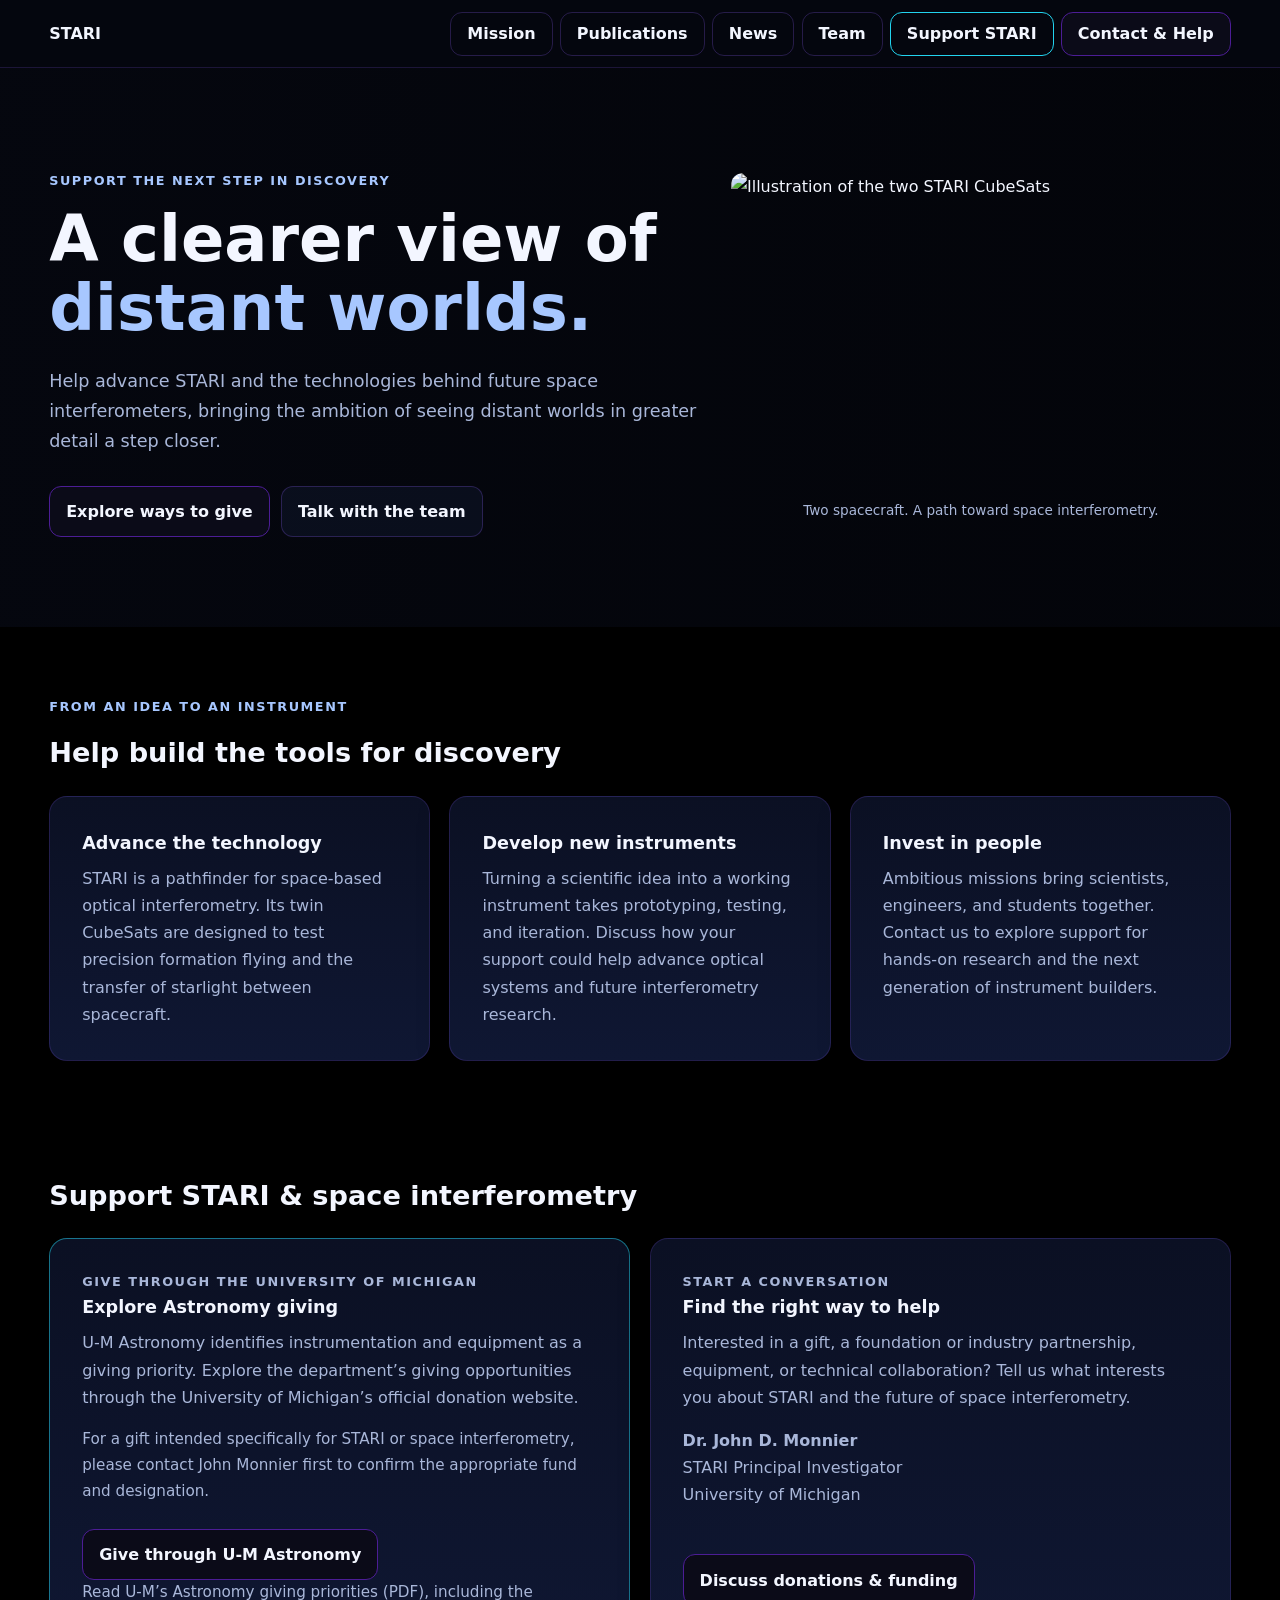
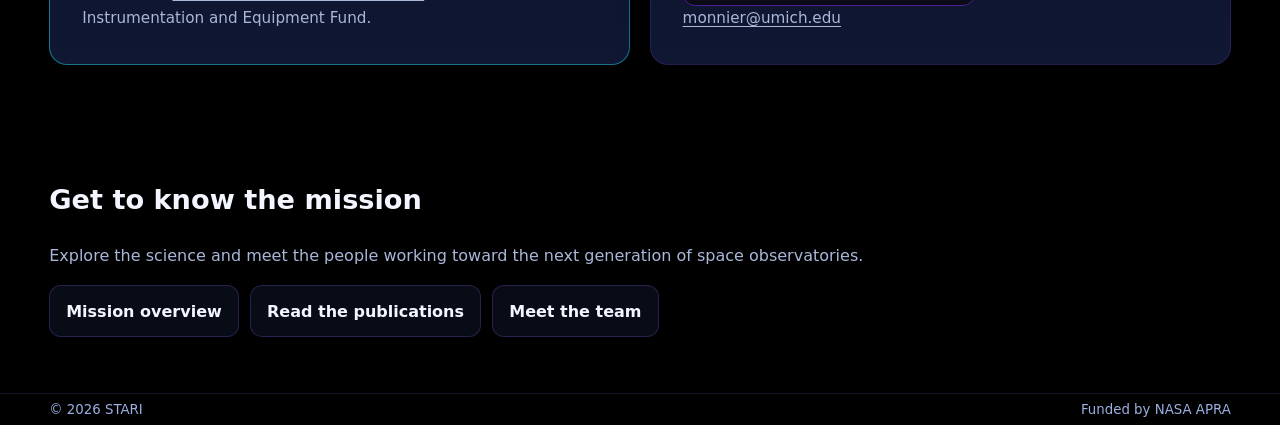
==== support.html @ 8da1d042 "Add Cloudflare Web Analytics to STARI pages" ====
<!DOCTYPE html>
<html lang="en">
<head>
  <meta charset="utf-8">
  <meta name="viewport" content="width=device-width, initial-scale=1">
  <title>Support STARI &amp; Space Interferometry</title>
  <meta name="description" content="Help advance STARI and the future of space interferometry. Explore University of Michigan Astronomy giving opportunities or discuss support with the mission team.">
  <link rel="stylesheet" href="CSS/main.css">
</head>
<body>
  <a class="skip-link" href="#main-content">Skip to content</a>
  <header>
    <div class="container nav">
      <div class="logo"><a href="index.html"><strong>STARI</strong></a></div>
      <nav class="links" aria-label="Main navigation">
        <a class="btn ghost" href="index.html#missions">Mission</a>
        <a class="btn ghost" href="index.html#culture">Publications</a>
        <a class="btn ghost" href="index.html#membership">News</a>
        <a class="btn ghost" href="team.html">Team</a>
        <a class="btn ghost" href="support.html" aria-current="page">Support STARI</a>
        <a class="btn primary" href="index.html#news">Contact &amp; Help</a>
      </nav>
    </div>
  </header>
  <main id="main-content" class="support-page">
    <section class="support-intro" aria-labelledby="support-title">
      <div class="container">
        <div>
          <p class="eyebrow">Support the next step in discovery</p>
          <h1 id="support-title">A clearer view of <span>distant worlds.</span></h1>
          <p class="sub">Help advance STARI and the technologies behind future space interferometers, bringing the ambition of seeing distant worlds in greater detail a step closer.</p>
          <div class="cta">
            <a class="btn primary" href="#ways-to-give">Explore ways to give</a>
            <a class="btn" href="index.html?reason=funding#news">Talk with the team</a>
          </div>
        </div>
        <figure>
          <img width="1961" height="1277" src="images/STARI_Mission_Orientation.png" alt="Illustration of the two STARI CubeSats" decoding="async">
          <figcaption>Two spacecraft. A path toward space interferometry.</figcaption>
        </figure>
      </div>
    </section>
    <section aria-labelledby="why-support">
      <div class="container">
        <p class="eyebrow">From an idea to an instrument</p>
        <h2 id="why-support" class="section-title">Help build the tools for discovery</h2>
        <div class="grid grid-3">
          <article class="card">
            <h3>Advance the technology</h3>
            <p>STARI is a pathfinder for space-based optical interferometry. Its twin CubeSats are designed to test precision formation flying and the transfer of starlight between spacecraft.</p>
          </article>
          <article class="card">
            <h3>Develop new instruments</h3>
            <p>Turning a scientific idea into a working instrument takes prototyping, testing, and iteration. Discuss how your support could help advance optical systems and future interferometry research.</p>
          </article>
          <article class="card">
            <h3>Invest in people</h3>
            <p>Ambitious missions bring scientists, engineers, and students together. Contact us to explore support for hands-on research and the next generation of instrument builders.</p>
          </article>
        </div>
      </div>
    </section>
    <section id="ways-to-give" aria-labelledby="giving-title">
      <div class="container">
        <h2 id="giving-title" class="section-title">Support STARI &amp; space interferometry</h2>
        <div class="grid grid-2">
          <article class="card giving-card">
            <p class="eyebrow">Give through the University of Michigan</p>
            <h3>Explore Astronomy giving</h3>
            <p>U-M Astronomy identifies instrumentation and equipment as a giving priority. Explore the department’s giving opportunities through the University of Michigan’s official donation website.</p>
            <p class="giving-note">For a gift intended specifically for STARI or space interferometry, please contact John Monnier first to confirm the appropriate fund and designation.</p>
            <div class="actions">
              <a class="btn primary" href="https://giving.umich.edu/um/make-a-gift?keyword=astronomy">Give through U-M Astronomy</a>
            </div>
            <p class="giving-note">Read U-M’s <a href="https://lsa.umich.edu/content/dam/lsa-site-assets/documents/supportlsa-docs/unit-priorities/astronomy.pdf">Astronomy giving priorities (PDF)</a>, including the Instrumentation and Equipment Fund.</p>
          </article>
          <article class="card">
            <p class="eyebrow">Start a conversation</p>
            <h3>Find the right way to help</h3>
            <p>Interested in a gift, a foundation or industry partnership, equipment, or technical collaboration? Tell us what interests you about STARI and the future of space interferometry.</p>
            <p><strong>Dr. John D. Monnier</strong><br>STARI Principal Investigator<br>University of Michigan</p>
            <div class="actions">
              <a class="btn primary" href="index.html?reason=funding#news">Discuss donations &amp; funding</a>
            </div>
            <p class="giving-note"><a href="mailto:monnier@umich.edu">monnier@umich.edu</a></p>
          </article>
        </div>
      </div>
    </section>
    <section aria-labelledby="learn-more-title">
      <div class="container">
        <h2 id="learn-more-title" class="section-title">Get to know the mission</h2>
        <p class="sub">Explore the science and meet the people working toward the next generation of space observatories.</p>
        <div class="cta">
          <a class="btn" href="index.html#missions">Mission overview</a>
          <a class="btn" href="index.html#culture">Read the publications</a>
          <a class="btn" href="team.html">Meet the team</a>
        </div>
      </div>
    </section>
  </main>
  <footer>
    <div class="container support-footer">
      <small>© <span id="y">2026</span> STARI</small>
      <small>Funded by NASA APRA</small>
    </div>
  </footer>
  <script>document.getElementById('y').textContent = new Date().getFullYear();</script>
<!-- Cloudflare Web Analytics -->
<script type="module" src="https://static.cloudflareinsights.com/beacon.min.js" data-cf-beacon='{"token": "8c72e1dc635545829c312624ab579df3"}'></script>
<!-- End Cloudflare Web Analytics -->
</body>
</html>
---- CSS/main.css ----
:root{
      --bg-0:#05070f; --bg-1:#0a0f1e; --bg-2:#0e1530;
      --card:#0b1023; --card-2:#0f1733;
      --text:#f3f6ff; --muted:#a9b7d9;
       --brand:  #22d3ee;  /* main accent (same as your accent) */
  --brand-2:#A7C7FF;  /* lighter cyan for text */
      --ring:#7c3aed; --radius:18px; --container:1220px;
      --shadow:0 8px 30px rgba(0,0,0,.45);
    }
    *,*::before,*::after{box-sizing:border-box}
    html, body {
  height: 100%;
}

body{
  margin:0;
  font-family:ui-sans-serif,system-ui,-apple-system,Segoe UI,Roboto,Arial;
  color:var(--text);

  /* ⭐ global starfield background */
  background:
    #000
    url('../images/Starfield.png') 50% 0 / 800px 800px repeat fixed;
    /* repeat = tiled, fixed = subtle parallax */

  overflow-x:hidden;
}

    a{color:inherit;text-decoration:none}
    img{display:block;max-width:100%;height:auto;border-radius:12px}
    .container{max-width:var(--container);margin:0 auto;padding:0 1.2rem}

    /* Header */
    header{position:fixed;inset:0 0 auto 0;height:68px;z-index:70;display:flex;align-items:center;backdrop-filter:blur(10px);background:linear-gradient(180deg,rgba(5,7,15,.72),rgba(5,7,15,.15));border-bottom:1px solid rgba(139,92,246,.18)}
    .nav{display:flex;align-items:center;justify-content:space-between}
    .links{display:flex;gap:1rem;align-items:center}
    .logo{display:flex;align-items:center;gap:.6rem}
    .logo-badge{width:28px;height:28px;border-radius:50%;background:radial-gradient(circle at 30% 30%,var(--brand-2),var(--brand));box-shadow:0 0 0 3px rgba(139,92,246,.2)}
    .btn{display:inline-flex;align-items:center;justify-content:center;gap:.5rem;padding:.7rem 1rem;border-radius:12px;border:1px solid rgba(139,92,246,.25);background:rgba(15,23,42,.55);color:var(--text);font-weight:650}
    .btn.primary{background:linear-gradient(180deg,#0b0b18,#0b0b18);border-color:#4c1d95}
    .btn.ghost{background:transparent}
    .btn:hover{filter:brightness(1.07)}

    /* HERO PARALLAX STAGE */
.stage{
  position: relative;
  height: 92svh;
  perspective: 1200px;
  overflow: visible;
  z-index: 10;          /* NEW */
}


  /* hero layers: extend above and sideways, but NOT below */
.layer{
  position:absolute;
  top:0;
  right:0;
  bottom:0;
  left:0;
  will-change:transform;
}
/* star textures: same idea */
.stars,
.stars-2,
.stars-3{
  position:absolute;
  top:0;
  right:0;
  bottom:0;
  left:0;
  background-size:600px 600px;
  background-repeat:repeat;
}
    
.nebula {
  position:absolute;
  inset:-10% -10% -10% -10%;                 /* bleed outside in all directions */
  background:url('../images/headerbg_earth.jpg')
             center bottom / cover no-repeat;/* fill & stick horizon to bottom */
  filter:brightness(1.08) saturate(1.15);
  opacity:.9;
}

    /* HERO COPY */
    .hero{position:relative;z-index:10;padding-top:calc(68px + 6vh)}
.hero-img {
  object-position: top center;  /* <– focus on stars */
 
}
    .hero-inner{display:grid;gap:1rem;padding:18vh 0 10vh;max-width:900px}
    .eyebrow{color:var(--brand-2);font-weight:800;letter-spacing:.12em;text-transform:uppercase}
    E{margin:.2rem 0;font-size:clamp(1rem,3.2vw,3.6rem);line-height:1.05}
    .sub{color:var(--muted)}
    .pill{display:inline-flex;align-items:center;gap:.5rem;padding:.55rem .9rem;border-radius:999px;border:1px solid rgba(167,139,250,.3);background:rgba(124,58,237,.08);color:var(--brand-2);font-weight:700}
    .cta{display:flex;gap:.7rem;flex-wrap:wrap}

    /* Sections */
    section{position:relative;padding:5rem 0}
    .section-title{margin:0 0 1.2rem;font-size:1.7rem}
    .grid{display:grid;gap:1.2rem}
    @media (min-width: 900px){.grid-2{grid-template-columns:repeat(2,1fr)}.grid-3{grid-template-columns:repeat(3,1fr)}.grid-4{grid-template-columns:repeat(4,1fr)}.grid-6{grid-template-columns:repeat(6,1fr)}.grid-7{grid-template-columns:repeat(7,1fr)}
}

    .card{background:linear-gradient(180deg,var(--card),var(--card-2));border:1px solid rgba(139,92,246,.18);border-radius:var(--radius);padding:1rem;box-shadow:var(--shadow)}
    .card .meta{display:flex;align-items:center;justify-content:space-between;color:var(--muted);font-size:.9rem}
    .card h3{margin:.6rem 0 .4rem;font-size:1.1rem}
    .card p{margin:0;color:var(--muted)}
  
    .card img{aspect-ratio:16/9;object-fit:cover;width:100%}

    /* Parallax background inside sections */
.parallax-section,
#culture,
#support,
#news {
  background: transparent !important;
}
    .parallax-section{overflow:hidden}
    .parallax-bg{
  position:absolute;
  top:0;
  right:0;
  bottom:0;
  left:0;
  pointer-events:none;
  z-index:0;
}
    .parallax-bg .dots{position:absolute;inset:0;background:radial-gradient(1px 1px at 10% 20%,#fff6,transparent 25%),radial-gradient(1px 1px at 70% 40%,#9ec5ff88,transparent 25%),radial-gradient(1px 1px at 40% 80%,#bfa3ff77,transparent 25%);opacity:.15}
   .parallax-bg .glow{
  position:absolute;
  left:60%;
  top:-10%;
  width:60vw;
  height:60vw;
  background:none;      /* no purple gradient */
  filter:none;
  display:none;         /* completely hidden */
}

    .parallax-bg [data-depth]{position:absolute;inset:0;will-change:transform}

    footer{padding:3rem 0;color:#9ab0e2;border-top:1px solid rgba(139,92,246,.18)}
    :focus-visible{outline:3px solid var(--ring);outline-offset:2px}

    @media (prefers-reduced-motion: reduce){
      .layer,[data-depth]{transform:none!important}
      .stage{perspective:none}
    }
#support .logo-grid img,
#support .grid img {
  display: block;
  max-width: 100%;
  height: auto;
  object-fit: contain;
  margin: 0 auto;
  max-height: clamp(100px, 18vw, 200px); /* larger base and scales smoothly */
}

/* Slightly smaller on small screens */
@media (max-width: 768px) {
  #support .logo-grid img {
    max-height: clamp(80px, 20vw, 150px);
  }
}

@media (max-width: 420px) {
  #support .logo-grid img {
    max-height: 120px;
  }
}
/* Contact form */
.contact-card form {
  display: grid;
  gap: 0.85rem;
  margin-top: 0.75rem;
}

.field-group {
  display: flex;
  flex-direction: column;
  gap: 0.25rem;
  font-size: 0.95rem;
}

.field-group label {
  color: var(--muted);
  font-weight: 500;
}

.field-group input,
.field-group textarea,
.field-group select {
  border-radius: 10px;
  border: 1px solid rgba(139,92,246,.35);
  background: rgba(15,23,42,.8);
  padding: 0.6rem 0.75rem;
  color: var(--text);
  font: inherit;
}

.field-inline {
  display: grid;
  gap: 0.75rem;
}

@media (min-width: 700px) {
  .field-inline {
    grid-template-columns: repeat(2, minmax(0, 1fr));
  }
}

.field-group textarea {
  min-height: 140px;
  resize: vertical;
}

.contact-meta {
  font-size: 0.9rem;
  color: var(--muted);
  margin-top: 0.35rem;
}
/* News slider */
.news-slider-wrapper {
  margin-top: 1.5rem;
}

.news-slider {
  display: flex;
  gap: 1.25rem;
  overflow-x: auto;
  scroll-snap-type: x mandatory;
  scroll-behavior: smooth;
  padding-bottom: 0.5rem;
  -webkit-overflow-scrolling: touch;
}

.news-slider::-webkit-scrollbar {
  display: none;
}

.news-slide {
  flex: 0 0 100%;
  scroll-snap-align: center;
}

@media (min-width: 800px) {
  .news-slide {
    flex: 0 0 60%;
  }
}

.news-nav {
  display: flex;
  justify-content: center;
  gap: 0.75rem;
  margin-top: 0.75rem;
}

.news-dot {
  width: 9px;
  height: 9px;
  border-radius: 999px;
  border: none;
  background: rgba(148,163,184,.7);
  cursor: pointer;
}

.news-dot.active {
  width: 18px;
  background: rgba(129,140,248,1);
}
.news-slide {
  flex: 0 0 100%;
  scroll-snap-align: start;
}

/* 2 cards visible on small tablets */
@media (min-width: 640px) {
  .news-slide {
    flex: 0 0 50%;
  }
}

/* 3 cards visible on desktop */
@media (min-width: 1024px) {
  .news-slide {
    flex: 0 0 calc(33.333% - 1rem);
  }
}
/* Override card image style just for team logos */
.team-logos .card {
  display: flex;
  align-items: center;
  justify-content: center;
  padding: 0.75rem;
  overflow: hidden;  
}

.team-logos .card img {
  aspect-ratio: 1 / 1;
  max-width: 100%;
  max-height: 120px;
  width: auto;
  height: auto;
  object-fit: contain;
  border-radius: 18px;
}
/* Slightly enlarge NASA so it visually matches the others */
.team-logo-nasa img {
  transform: scale(1.15);
}
/* Satellite over hero background */



@keyframes sat-float {
  from { transform: translate3d(0, 10px, 40px); }
  to   { transform: translate3d(0, -14px, 40px); }
}

@keyframes sat-tilt {
  from { transform: rotateZ(-4deg); }
  to   { transform: rotateZ(4deg); }
}

/* Satellite over hero background */
/* Satellite over hero background, still parallaxed as a layer */

/* Satellites: high z-index so they pass OVER sections */
.sat{
  position: absolute;
  inset: 0;
  display: flex;
  align-items: center;
  justify-content: center;
  pointer-events: none;
  z-index: 50;          /* was 20 – bump way up */
}


.sat-orbit {
  transform-origin: 50% 50%;
  --orbit-shift: 8vw;   /* adjust this until it looks centered */
  margin-left: var(--orbit-shift);
 transform: translateY(10vh)   /* move the pair down over the Earth */
    translateX(-4vw)   /* nudge slightly left/right */
    rotate(-26deg);    /* angle so sats are left & right on a line */
}

.sat-img {
  width: min(1400px, 120vw);  /* was min(1300px, 100vw) */
  height: auto;
  filter: drop-shadow(0 18px 40px rgba(0,0,0,.7));
} 	


.stars,
.stars-2,
.stars-3 {
  opacity: 0.0;  /* or 0.1 if you want just a tiny boost */
}

/* Center hero text between the two satellites */
.hero {
  position: relative;
  z-index: 30; /* above satellites */
  display: flex;
  align-items: center;
  justify-content: center;
  height: 92vh; /* match hero stage height */
  pointer-events: none; /* satellites still clickable if needed */
}

.hero-inner {
  text-align: center;
  margin-top:15%;   /* shift upward into the satellite gap */
  pointer-events: auto; /* text clickable */
}

/* Reposition hero text nicely above the satellites */
.hero {
  position: relative;
  z-index: 30;
  height: 92vh;     /* same as .stage */
  padding: 0;
}

/* === HERO OVERRIDES === */

.hero {
  position: relative;
  z-index: 20;
  height: 92vh;        /* match .stage */
  padding: 0;          /* we’ll control position via top on .hero-inner */
}

/* position the text block */
.hero-inner {
  position: absolute;
  top: 18vh;           /* move up/down: smaller = higher, larger = lower */
  left: 50%;
  transform: translateX(-50%);
  max-width: 900px;
  margin: 0;
  padding: 0;
  text-align: center;
}

/* If you still have margin-top or ::before from earlier, this neutralizes it */
.hero-inner::before {
  content: none !important;
}
.hero-title {
  /* allow wrapping */
  white-space: normal;
  font-size: clamp(1.8rem, 4vw, 3.5rem);
  line-height: 1.1;
  margin: 0;
}


.hero-title span {
  color: var(--brand-2);
}
/* Remove big gap before/after footer */
#news {
  padding-bottom: 1.5rem;   /* was 5rem from `section` */
}

footer{
  padding:0.75rem 0 0.25rem;   /* much tighter top & bottom */
  color:#9ab0e2;
  border-top:1px solid rgba(139,92,246,.18);
}


/* Make sure there's no random extra margin at the bottom */
/* Make footer stick to bottom of the screen */
footer {
  position: static;              /* ⬅ undo fixed footer */
  padding: 0.5rem 0 0.5rem;
  margin: 0;
  color: #9ab0e2;
  border-top: 1px solid rgba(139,92,246,.18);
}

/* Tight bottom space for the last section */
#news {
  padding-bottom: 0.5rem !important;
}

/* Hero stage: base layer */
.stage{
  position: relative;
  height: 92svh;
  perspective: 1200px;
  overflow: visible;
  z-index: 0;              /* base */
}

/* Satellites: above nebula, but BELOW sections */
.sat{
  position: absolute;
  inset: 0;
  display: flex;
  align-items: center;
  justify-content: center;
  pointer-events: none;
  z-index: 2;              /* low value */
}

/* Hero text: stays above satellites in hero */
.hero{
  position: relative;
  z-index: 5;
}
/* Normal sections stay below the satellite */
section,
.parallax-section,
#missions,
#culture,
#membership,
#support,
#news{
  position: relative;
  z-index: 10;             /* higher than .sat */
}
/* Make cards vertical flex boxes */
.card {
  display: flex;
  flex-direction: column;
  height: 100%;
}

/* Push the Explore button row to the bottom */
.card .actions {
  margin-top: auto;       /* uses all remaining space above */
  padding-top: 1rem;      /* small gap above the button */
  display: flex;
  gap: .6rem;
}
.news-slider-wrapper {
  margin-top: 1.5rem;
  position: relative;        /* so arrows can be positioned inside */
}

.news-arrow {
  position: absolute;
  top: 50%;
  transform: translateY(-50%);
  border: 1px solid rgba(148,163,184,.7);
  background: rgba(15,23,42,.9);
  color: var(--text);
  width: 36px;
  height: 36px;
  border-radius: 999px;
  display: flex;
  align-items: center;
  justify-content: center;
  cursor: pointer;
  z-index: 5;
}

.news-arrow-left {
  left: -0.5rem;
}

.news-arrow-right {
  right: -0.5rem;
}

.news-arrow:hover {
  filter: brightness(1.15);
}

/* On small screens, tuck them in a bit */
@media (max-width: 640px) {
  .news-arrow-left { left: 0.25rem; }
  .news-arrow-right { right: 0.25rem; }
}
/* Tablet and below: wrap menu, shrink buttons */
@media (max-width: 900px) {
  header {
    height: auto;
  }

  .nav {
    flex-wrap: wrap;
    gap: 0.4rem;
    padding-block: 0.35rem;
  }

  .logo {
    margin-right: 0.5rem;
  }

  .links {
    flex-wrap: wrap;
    justify-content: flex-start;
  }

  .btn {
    padding: 0.45rem 0.7rem;
    font-size: 0.8rem;
  }

  .hero-inner {
    top: 22vh;              /* move a bit lower for small screens */
    padding: 0 0.5rem;
  }
}

/* Very small phones */
@media (max-width: 520px) {
  .links {
    width: 100%;
    justify-content: center;
    gap: 0.3rem 0.4rem;
  }

  .btn {
    padding: 0.4rem 0.6rem;
    font-size: 0.75rem;
  }

  .hero-title {
    font-size: clamp(1.6rem, 6vw, 2.2rem);
  }
}

/*Team page */
.team-card {
  background: linear-gradient(180deg,var(--card),var(--card-2));
  border-radius: var(--radius);
  border: 1px solid rgba(139,92,246,.18);
  box-shadow: var(--shadow);
  padding: 0.9rem;      /* smaller inner padding */
  display: flex;
  flex-direction: column;
  align-items: center;
  text-align: center;
}

.team-photo {
  width: 100%;
  max-width: 220px;
  aspect-ratio: 1 / 1;
  object-fit: contain;
  border-radius: 18px;
  margin-bottom: 1rem;
}

.team-name {
  margin: 0.4rem 0 0.2rem;
  font-size: 1.1rem;
  font-weight: 700;
}

.team-role {
  margin: 0;
  font-size: 0.95rem;
  color: var(--muted);
}

.team-affil {
  margin: 0.25rem 0 0;
  font-size: 0.9rem;
  color: var(--brand-2);
}

/* reduce left/right padding for this section only */
#team .container {
  padding: 0 0.5rem;
}

/* Shared navigation, accessible anchors, and support page. */
main { overflow-x: clip; }
header { position: sticky; top: 0; height: auto; min-height: 68px; background: rgba(5,7,15,.96); }
header .nav { width: 100%; gap: .75rem; padding-block: .65rem; flex-wrap: wrap; }
header .links { flex-wrap: wrap; gap: .45rem; }
header .btn { min-height: 44px; }
[id] { scroll-margin-top: 11rem; }
.skip-link { position: fixed; top: .5rem; left: 1rem; z-index: 100; padding: .8rem 1rem; background: var(--bg-1); transform: translateY(-200%); }
.skip-link:focus { transform: translateY(0); }
a[aria-current="page"] { border-color: var(--brand); }
.hero-inner { width: min(900px, 94%); }
.contact-meta { margin-top: 1rem !important; line-height: 1.7; }
.contact-meta a, .support-page p a { text-decoration: underline; text-underline-offset: .2em; }
.support-page { padding-top: 0; line-height: 1.7; }
.support-intro { padding: clamp(3rem, 7vw, 6rem) 0; background: linear-gradient(90deg, rgba(5,7,15,.98), rgba(5,7,15,.65)), url('../images/headerbg_earth.jpg') center / cover; }
.support-intro .container { display: grid; gap: 2rem; align-items: center; }
.support-intro h1 { max-width: 18ch; font-size: clamp(2.3rem, 5vw, 4.5rem); line-height: 1.08; margin: .5rem 0 1.5rem; }
.support-intro h1 span { color: var(--brand-2); }
.support-intro .sub { max-width: 60ch; font-size: 1.1rem; }
.support-intro .cta { margin-top: 1.8rem; }
.support-intro figure { margin: 0; }
.support-intro figure img { width: 100%; }
.support-intro figcaption { color: var(--muted); font-size: .85rem; text-align: center; }
.support-page section + section { padding: 3.5rem 0; }
.support-page .card { padding: clamp(1.25rem, 3vw, 2rem); }
.support-page .card h3, .support-page .card h2 { margin-top: 0; }
.support-page .card p + p { margin-top: 1rem; }
.support-page .card .actions { flex-wrap: wrap; padding-top: 1.5rem; }
.support-page .giving-card { border-color: rgba(34,211,238,.5); }
.support-page .giving-note { font-size: .95rem; }
.support-page .eyebrow { font-size: .8rem; }
.support-footer { display: flex; justify-content: space-between; gap: 1rem; flex-wrap: wrap; }
.news-dot { min-width: 24px; min-height: 24px; }
.news-dot.active { width: 24px; }
.news-dot[hidden] { display: none; }
.news-arrow:disabled { opacity: .4; cursor: default; }
@media (min-width: 900px) { .support-intro .container { grid-template-columns: 1.3fr 1fr; } }
@media (max-width: 520px) { header .links { justify-content: flex-start; } .support-intro .cta .btn { width: 100%; } }
@media (prefers-reduced-motion: reduce) { .news-slider { scroll-behavior: auto; } }

/* Contact form and email draft. */
.contact-card form[hidden] { display: none; }
.contact-card input, .contact-card textarea, .contact-card select { min-width: 0; width: 100%; }
.contact-card button { font: inherit; cursor: pointer; min-height: 44px; }
.contact-card details { margin-top: 1rem; }
.contact-card summary { cursor: pointer; padding-block: .5rem; }
.contact-card details .field-group + .field-group { margin-top: .75rem; }
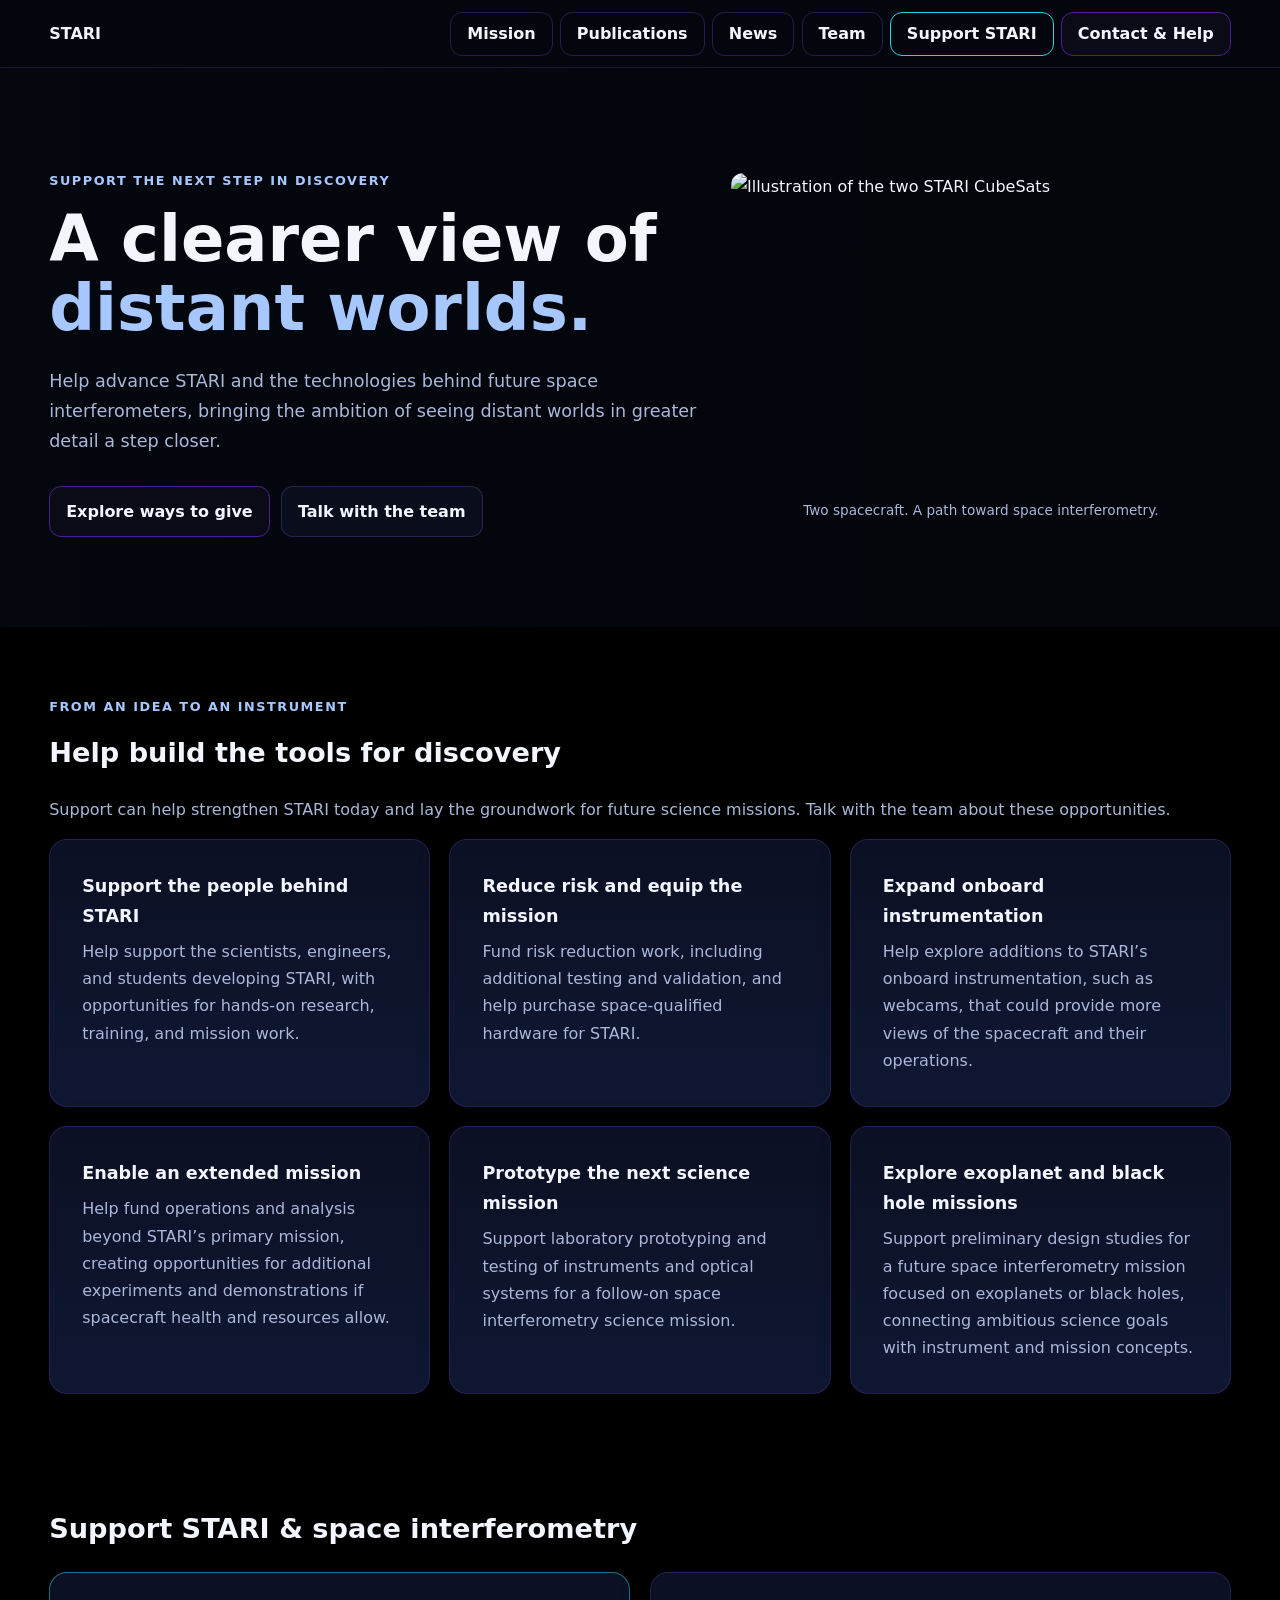
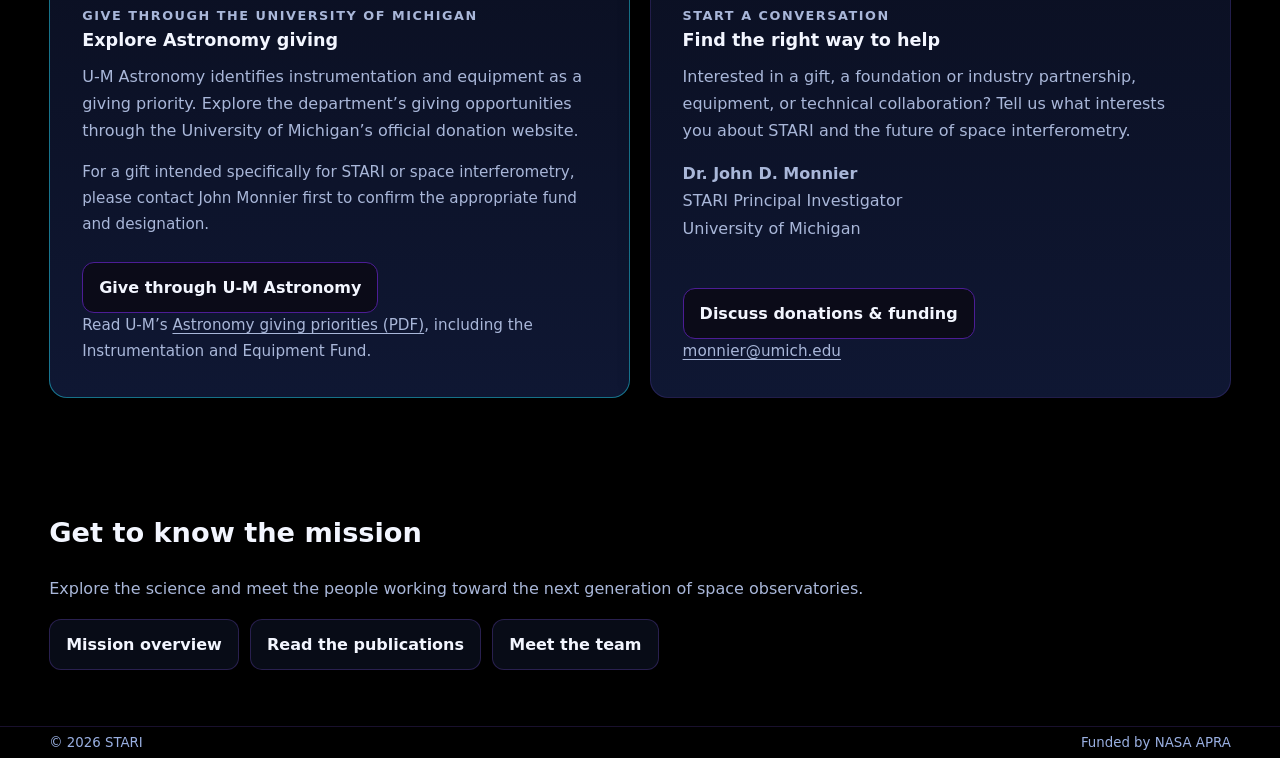
==== commit 930e8bb1: "Detail six opportunities to support STARI and future missions" ====
--- a/support.html
+++ b/support.html
@@ -44,18 +44,31 @@
       <div class="container">
         <p class="eyebrow">From an idea to an instrument</p>
         <h2 id="why-support" class="section-title">Help build the tools for discovery</h2>
+        <p class="sub">Support can help strengthen STARI today and lay the groundwork for future science missions. Talk with the team about these opportunities.</p>
         <div class="grid grid-3">
           <article class="card">
-            <h3>Advance the technology</h3>
-            <p>STARI is a pathfinder for space-based optical interferometry. Its twin CubeSats are designed to test precision formation flying and the transfer of starlight between spacecraft.</p>
+            <h3>Support the people behind STARI</h3>
+            <p>Help support the scientists, engineers, and students developing STARI, with opportunities for hands-on research, training, and mission work.</p>
           </article>
           <article class="card">
-            <h3>Develop new instruments</h3>
-            <p>Turning a scientific idea into a working instrument takes prototyping, testing, and iteration. Discuss how your support could help advance optical systems and future interferometry research.</p>
+            <h3>Reduce risk and equip the mission</h3>
+            <p>Fund risk reduction work, including additional testing and validation, and help purchase space-qualified hardware for STARI.</p>
           </article>
           <article class="card">
-            <h3>Invest in people</h3>
-            <p>Ambitious missions bring scientists, engineers, and students together. Contact us to explore support for hands-on research and the next generation of instrument builders.</p>
+            <h3>Expand onboard instrumentation</h3>
+            <p>Help explore additions to STARI’s onboard instrumentation, such as webcams, that could provide more views of the spacecraft and their operations.</p>
+          </article>
+          <article class="card">
+            <h3>Enable an extended mission</h3>
+            <p>Help fund operations and analysis beyond STARI’s primary mission, creating opportunities for additional experiments and demonstrations if spacecraft health and resources allow.</p>
+          </article>
+          <article class="card">
+            <h3>Prototype the next science mission</h3>
+            <p>Support laboratory prototyping and testing of instruments and optical systems for a follow-on space interferometry science mission.</p>
+          </article>
+          <article class="card">
+            <h3>Explore exoplanet and black hole missions</h3>
+            <p>Support preliminary design studies for a future space interferometry mission focused on exoplanets or black holes, connecting ambitious science goals with instrument and mission concepts.</p>
           </article>
         </div>
       </div>
--- a/CSS/main.css
+++ b/CSS/main.css
@@ -681,3 +681,21 @@
 .contact-card details { margin-top: 1rem; }
 .contact-card summary { cursor: pointer; padding-block: .5rem; }
 .contact-card details .field-group + .field-group { margin-top: .75rem; }
+
+/* Dated mission updates and publication records. */
+.section-intro { color: var(--muted); line-height: 1.6; margin: 0 0 1.5rem; }
+.section-intro a { text-decoration: underline; text-underline-offset: .2em; }
+.publications-grid .publication-venue, .card .news-date { color: var(--brand-2); font-size: .85rem; margin-bottom: .6rem; }
+.publications-grid .card, .news-slide { line-height: 1.6; }
+.milestone-card { height: auto; padding: clamp(1.25rem, 3vw, 2rem); border-color: rgba(34,211,238,.4); line-height: 1.7; }
+.milestone-card p + p { margin-top: 1rem; }
+.milestone-card figure { margin: 0; min-width: 0; }
+.milestone-card figure img { aspect-ratio: auto; height: auto; width: 100%; object-fit: contain; }
+.milestone-card figcaption { color: var(--muted); font-size: .85rem; margin-top: .5rem; }
+.news-group-title { margin-top: 2rem; }
+.news-archive { margin-top: 2rem; }
+.news-archive summary { cursor: pointer; padding: .75rem 0; color: var(--brand-2); }
+.coverage-grid { margin-top: 1rem; }
+@media (min-width: 900px) { .milestone-card.with-photo { display: grid; grid-template-columns: 1.2fr 1fr; gap: 2rem; align-items: center; } }
+
+.team-logos .partner-link:hover, .team-logos .partner-link:focus-visible { border-color: var(--brand); }
